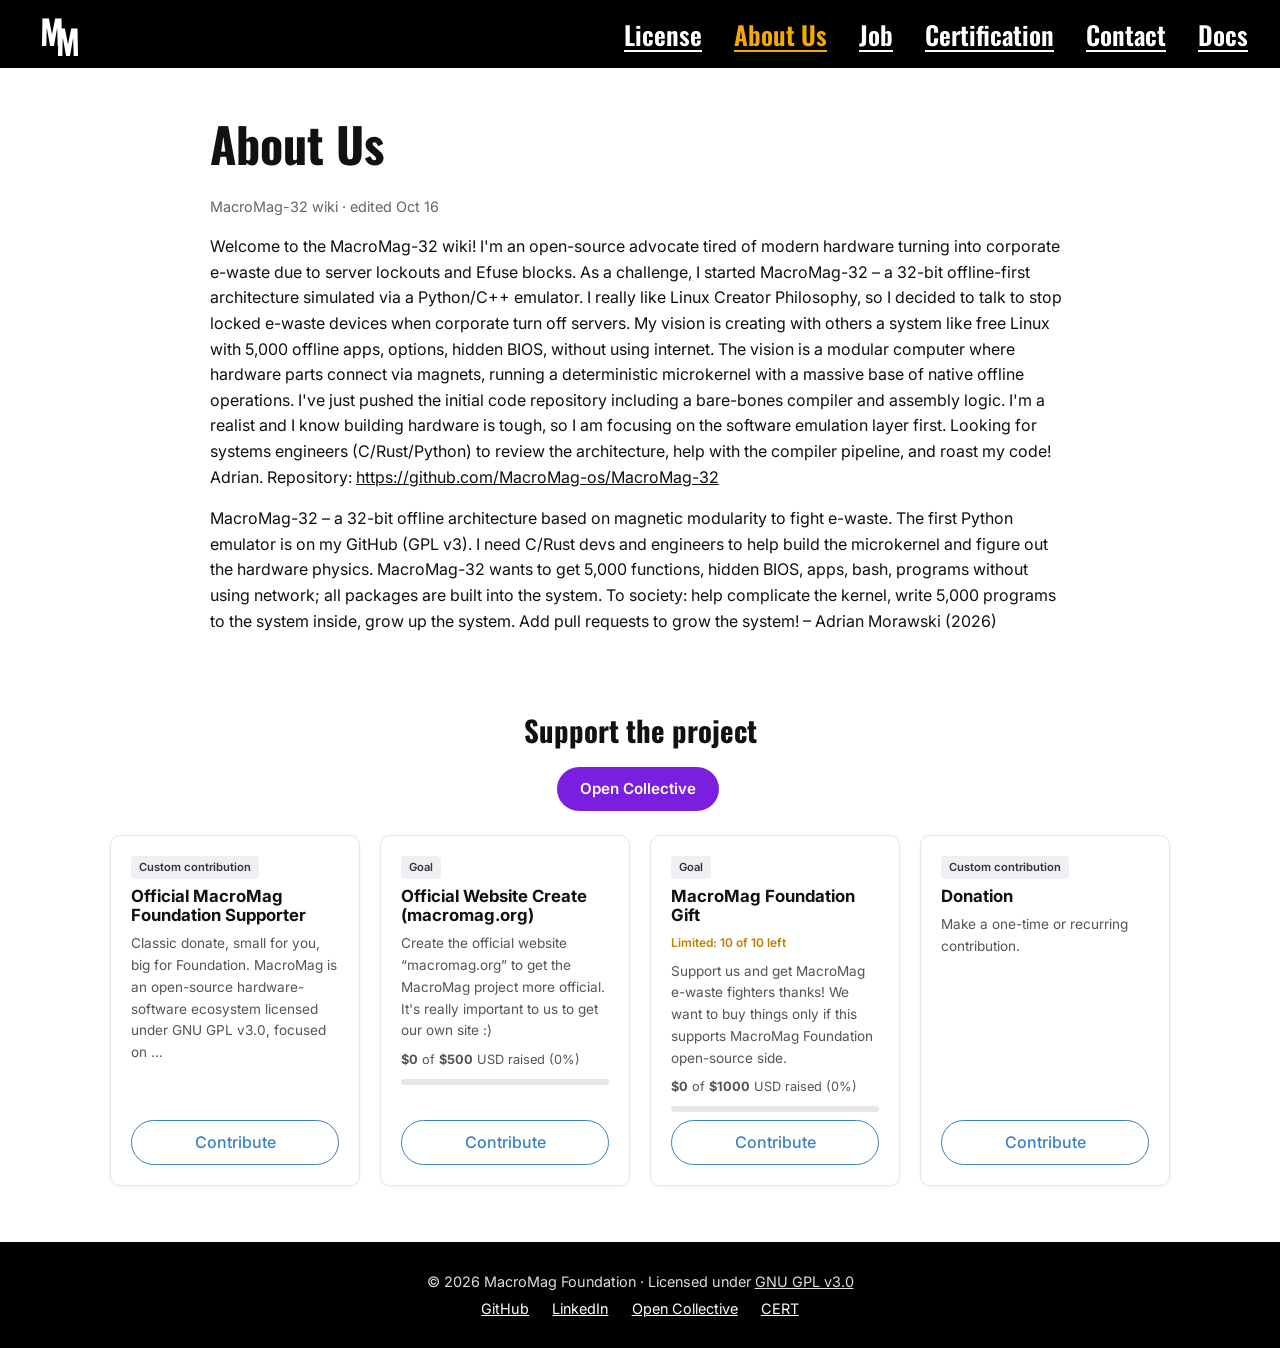
==== about.html @ 41d2df40 "Add files via upload" ====
<!DOCTYPE html>
<html lang="en">
<head>
<meta charset="UTF-8">
<meta name="viewport" content="width=device-width, initial-scale=1">
<title>About Us - MacroMag Foundation</title>
<meta name="description" content="About MacroMag-32 and the MacroMag Foundation.">
<link rel="preconnect" href="https://fonts.googleapis.com">
<link rel="preconnect" href="https://fonts.gstatic.com" crossorigin>
<link href="https://fonts.googleapis.com/css2?family=Oswald:wght@400;500;600;700&family=Inter:wght@400;500;600&display=swap" rel="stylesheet">
<link rel="stylesheet" href="style.css">
</head>
<body>
<header class="topbar">
  <a class="brand" href="index.html" aria-label="MacroMag Foundation - home"><span class="logo-mm" aria-hidden="true">M<span>M</span></span></a>
  <button class="menu-btn" id="menuBtn" aria-label="Toggle menu" aria-expanded="false" aria-controls="mainNav"><span></span><span></span><span></span></button>
  <nav id="mainNav" aria-label="Main">
    <ul><li><a href="license.html">License</a></li><li><a href="about.html" aria-current="page">About Us</a></li><li><a href="job.html">Job</a></li><li><a href="certification.html">Certification</a></li><li><a href="contact.html">Contact</a></li><li><a href="docs.html">Docs</a></li></ul>
  </nav>
</header>
<main>
<section class="doc">
  <h1>About Us</h1>
  <p class="meta">MacroMag-32 wiki &middot; edited Oct 16</p>
  <p>Welcome to the MacroMag-32 wiki! I'm an open-source advocate tired of modern hardware turning into corporate e-waste due to server lockouts and Efuse blocks. As a challenge, I started MacroMag-32 &ndash; a 32-bit offline-first architecture simulated via a Python/C++ emulator. I really like Linux Creator Philosophy, so I decided to talk to stop locked e-waste devices when corporate turn off servers. My vision is creating with others a system like free Linux with 5,000 offline apps, options, hidden BIOS, without using internet. The vision is a modular computer where hardware parts connect via magnets, running a deterministic microkernel with a massive base of native offline operations. I've just pushed the initial code repository including a bare-bones compiler and assembly logic. I'm a realist and I know building hardware is tough, so I am focusing on the software emulation layer first. Looking for systems engineers (C/Rust/Python) to review the architecture, help with the compiler pipeline, and roast my code! Adrian. Repository: <a href="https://github.com/MacroMag-os/MacroMag-32" target="_blank" rel="noopener">https://github.com/MacroMag-os/MacroMag-32</a></p>
  <p>MacroMag-32 &ndash; a 32-bit offline architecture based on magnetic modularity to fight e-waste. The first Python emulator is on my GitHub (GPL v3). I need C/Rust devs and engineers to help build the microkernel and figure out the hardware physics. MacroMag-32 wants to get 5,000 functions, hidden BIOS, apps, bash, programs without using network; all packages are built into the system. To society: help complicate the kernel, write 5,000 programs to the system inside, grow up the system. Add pull requests to grow the system! &ndash; Adrian Morawski (2026)</p>
</section>

<section class="support">
  <h2>Support the project</h2>
  <p class="center"><a class="btn btn-purple" href="https://opencollective.com/macromag" target="_blank" rel="noopener">Open Collective</a></p>
  <div class="tiers">
    <article class="tier"><span class="tag">Custom contribution</span><h3>Official MacroMag Foundation Supporter</h3><p>Classic donate, small for you, big for Foundation. MacroMag is an open-source hardware-software ecosystem licensed under GNU GPL v3.0, focused on &hellip;</p><a class="btn-outline" href="https://opencollective.com/macromag" target="_blank" rel="noopener">Contribute</a></article>
    <article class="tier"><span class="tag">Goal</span><h3>Official Website Create (macromag.org)</h3><p>Create the official website &ldquo;macromag.org&rdquo; to get the MacroMag project more official. It's really important to us to get our own site :)</p><p class="progress"><strong>$0</strong> of <strong>$500</strong> USD raised (0%)</p><div class="bar"><i style="width:0%"></i></div><a class="btn-outline" href="https://opencollective.com/macromag" target="_blank" rel="noopener">Contribute</a></article>
    <article class="tier"><span class="tag">Goal</span><h3>MacroMag Foundation Gift</h3><p class="limit">Limited: 10 of 10 left</p><p>Support us and get MacroMag e-waste fighters thanks! We want to buy things only if this supports MacroMag Foundation open-source side.</p><p class="progress"><strong>$0</strong> of <strong>$1000</strong> USD raised (0%)</p><div class="bar"><i style="width:0%"></i></div><a class="btn-outline" href="https://opencollective.com/macromag" target="_blank" rel="noopener">Contribute</a></article>
    <article class="tier"><span class="tag">Custom contribution</span><h3>Donation</h3><p>Make a one-time or recurring contribution.</p><a class="btn-outline" href="https://opencollective.com/macromag" target="_blank" rel="noopener">Contribute</a></article>
  </div>
</section>

</main>
<footer class="footer">
  <p>&copy; 2026 MacroMag Foundation &middot; Licensed under <a href="license.html">GNU GPL v3.0</a></p>
  <p class="foot-links"><a href="https://github.com/MacroMag-os/MacroMag-32" target="_blank" rel="noopener">GitHub</a> <a href="https://linkedin.com/company/macromag" target="_blank" rel="noopener">LinkedIn</a> <a href="https://opencollective.com/macromag" target="_blank" rel="noopener">Open Collective</a> <a href="https://macromag.my.canva.site/cert" target="_blank" rel="noopener">CERT</a></p>
</footer>
<script src="script.js"></script>

</body>
</html>
---- style.css ----
/* MacroMag Foundation - style.css */
:root{
  --black:#000;
  --white:#fff;
  --ink:#111;
  --panel:#0d1117;
  --panel-2:#161b22;
  --panel-line:#30363d;
  --gold:#f5a800;
  --orange:#ff6a00;
  --blue:#4a52ff;
  --purple:#7a1fe0;
  --green:#0ba648;
  --muted:#8b949e;
}
*,*::before,*::after{box-sizing:border-box}
html{scroll-behavior:smooth}
body{margin:0;font-family:'Inter',system-ui,sans-serif;color:var(--ink);background:var(--white);line-height:1.6}
img{max-width:100%;display:block}
a{color:inherit}
h1,h2,h3{font-family:'Oswald',Impact,sans-serif;line-height:1.15;margin:0 0 .5em}
:focus-visible{outline:3px solid var(--gold);outline-offset:2px}

/* logo (CSS-only "M" mark; swap for an <img> if you have a logo file) */
.logo-mm{display:inline-flex;font-family:'Oswald',sans-serif;font-weight:700;color:#fff;font-size:34px;line-height:1;position:relative;letter-spacing:-.18em}
.logo-mm span{transform:translateY(.28em);margin-left:-.05em}
.logo-mm.sm{font-size:28px;color:#000}
.logo-mm.xl{font-size:clamp(120px,22vw,260px);color:#fff}
.logo-mm.inline{font-size:1em;color:#000;vertical-align:baseline;margin-right:.05em}

/* top bar */
.topbar{position:sticky;top:0;z-index:50;background:var(--black);color:#fff;display:flex;align-items:center;justify-content:space-between;gap:1rem;padding:.5rem clamp(.75rem,3vw,2rem);min-height:68px}
.brand{text-decoration:none;color:#fff;padding:.25rem .5rem}
.topbar nav ul{display:flex;gap:clamp(1rem,2.5vw,2.25rem);list-style:none;margin:0;padding:0}
.topbar nav a{font-family:'Oswald',sans-serif;font-weight:600;font-size:clamp(1.1rem,2vw,1.7rem);color:#fff;text-decoration:underline;text-underline-offset:4px;text-decoration-thickness:2px}
.topbar nav a:hover,.topbar nav a[aria-current="page"]{color:var(--gold)}
.menu-btn{display:none;background:none;border:0;cursor:pointer;padding:.5rem}
.menu-btn span{display:block;width:30px;height:3px;background:#fff;margin:6px 0;transition:transform .2s,opacity .2s}
.menu-btn[aria-expanded="true"] span:nth-child(1){transform:translateY(9px) rotate(45deg)}
.menu-btn[aria-expanded="true"] span:nth-child(2){opacity:0}
.menu-btn[aria-expanded="true"] span:nth-child(3){transform:translateY(-9px) rotate(-45deg)}

/* buttons */
.btn,.btn-pill,.btn-outline,.btn-green,.submit{font-family:'Inter',sans-serif;text-decoration:none;cursor:pointer;display:inline-block;text-align:center}
.btn{padding:.55rem 1.4rem;border-radius:6px;color:#fff;font-weight:600;font-size:.95rem;border:1px solid transparent;margin:.25rem .25rem .25rem 0}
.btn-orange{background:var(--orange);border-color:#b34a00}
.btn-blue{background:var(--blue);border-radius:999px}
.btn-purple{background:var(--purple);border-radius:999px}
.btn:hover{filter:brightness(1.12)}
.btn-pill{background:var(--blue);color:#000;border:1.5px solid #000;border-radius:999px;padding:.9rem 2rem;font-weight:700;font-size:1.5rem;text-decoration:underline;display:block;width:min(100%,300px);margin:0 auto 1.1rem}
.btn-pill:hover{filter:brightness(1.15)}
.btn-green{background:var(--green);color:#fff;font-weight:700;border-radius:999px;padding:1.4rem 3rem;font-size:1.15rem;font-family:Arial,sans-serif}
.btn-green:hover{filter:brightness(1.1)}
.btn-outline{border:1.5px solid #3b82c4;color:#3b82c4;border-radius:999px;padding:.55rem 1rem;font-weight:500;width:100%;margin-top:auto}
.btn-outline:hover{background:#3b82c4;color:#fff}

/* home */
.hero{display:grid;grid-template-columns:minmax(0,1fr) minmax(0,1fr);gap:clamp(1rem,3vw,2.5rem);padding:.75rem clamp(.75rem,2vw,1.25rem);align-items:center}
.hero-img{background:#1a1d21 linear-gradient(135deg,#1c2026,#0b0d10);aspect-ratio:1/.8;border-radius:2px;overflow:hidden}
.hero-img img{width:100%;height:100%;object-fit:cover}
.hero-text{text-align:center}
.hero-text h1{font-size:clamp(2.2rem,5vw,3.6rem);font-weight:700}
.btn-row{display:flex;flex-wrap:wrap;gap:.75rem;justify-content:center;margin:1rem 0}
.btn-row .btn{margin:0;min-width:130px}
.small-note{font-size:.8rem;max-width:34ch;margin:0 auto;color:#222}
.lead{padding:1rem clamp(.75rem,2vw,1.25rem)}
.lead p{font-family:'Oswald',sans-serif;font-weight:600;font-size:clamp(1.15rem,2.2vw,1.65rem);line-height:1.45;margin:0}
.dark-panel{background:var(--panel);color:#e6edf3;padding:clamp(1.25rem,4vw,2.5rem)}
.dark-panel h2.gold{color:var(--gold);font-family:'Inter',sans-serif;font-weight:600;font-size:1.35rem}
.cards3{display:grid;grid-template-columns:repeat(auto-fit,minmax(220px,1fr));gap:1rem;margin:1rem 0 2.25rem}
.dcard{background:var(--panel-2);border:1px solid var(--panel-line);border-radius:10px;padding:1.25rem}
.dcard h3{font-family:'Inter',sans-serif;font-size:1.05rem;font-weight:600;color:#fff}
.dcard p{margin:0;color:var(--muted);font-size:.95rem}
.team-line{color:var(--muted);margin:0}
.team-line strong{color:#e6edf3}
.about-box{max-width:760px;margin:2.5rem auto;padding:0 1.25rem;font-size:.95rem;color:#333}
.team{padding:1rem 1.25rem 3rem;text-align:center;background:#fff}
.team h2{font-family:'Inter',sans-serif;font-weight:500;font-size:1.1rem;color:#444}
.team-grid{display:flex;flex-wrap:wrap;gap:1.25rem;justify-content:center;margin-top:1.25rem}
.member{width:200px;border:1px solid #e5e7eb;border-radius:8px;padding:1.25rem .75rem;background:#fff;box-shadow:0 1px 2px rgba(0,0,0,.05)}
.member h3{font-family:'Inter',sans-serif;font-size:.95rem;font-weight:600;margin:.6rem 0 .3rem}
.member .role{display:inline-block;background:#f1f3f5;color:#555;font-size:.75rem;padding:.1rem .6rem;border-radius:4px}
.member p{font-size:.8rem;color:#555;margin:.6rem 0 0}
.avatar{width:54px;height:54px;border-radius:50%;margin:0 auto;display:flex;align-items:center;justify-content:center;overflow:hidden}
.avatar-logo{background:#fff}
.avatar-photo{background:#2a2f36}
.avatar-photo img{width:100%;height:100%;object-fit:cover}
.avatar-initials{background:#dbeafe;color:#3b82f6;font-weight:500;font-size:1.15rem}
.big-links{display:flex;justify-content:space-between;align-items:stretch;gap:1rem;background:#fff}
.big-links ul{list-style:none;margin:0;padding:1.25rem clamp(.75rem,2vw,1.25rem)}
.big-links li{margin:.35rem 0}
.big-links a{font-family:'Oswald',sans-serif;font-weight:700;font-size:clamp(2rem,6vw,3.6rem);text-decoration:underline;text-decoration-thickness:3px;text-underline-offset:6px;line-height:1.4}
.big-links a:hover{color:var(--purple)}
.big-logo{background:#000;flex:0 0 min(42%,420px);display:flex;align-items:center;justify-content:center}

/* documents / generic pages */
.doc{max-width:900px;margin:0 auto;padding:clamp(1.25rem,4vw,3rem) 1.25rem}
.doc.narrow{max-width:680px}
.doc h1{font-size:clamp(2rem,5vw,3rem)}
.doc h2{font-size:1.6rem;margin-top:2rem}
.doc .meta,.doc .small{color:#666;font-size:.9rem}
.doc pre{background:#0d1117;color:#e6edf3;padding:1rem;border-radius:8px;overflow-x:auto;font-size:.85rem}
.doc li{margin:.35rem 0}
.notice{background:#fff7e0;border-left:4px solid var(--gold);padding:.75rem 1rem;font-size:.9rem}
.center{text-align:center}

/* about: tiers */
.support{max-width:1100px;margin:0 auto;padding:1rem 1.25rem 3.5rem}
.support h2{text-align:center;font-size:1.8rem}
.tiers{display:grid;grid-template-columns:repeat(auto-fit,minmax(220px,1fr));gap:1.25rem;margin-top:1.25rem}
.tier{border:1px solid #e5e7eb;border-radius:10px;padding:1.25rem;display:flex;flex-direction:column;gap:.5rem;background:#fff;box-shadow:0 1px 3px rgba(0,0,0,.06);min-height:300px}
.tier h3{font-family:'Inter',sans-serif;font-size:1.05rem;font-weight:700;margin:0}
.tier p{font-size:.85rem;color:#555;margin:0}
.tier .tag{align-self:flex-start;background:#eef0f3;font-size:.7rem;font-weight:600;padding:.15rem .5rem;border-radius:4px;color:#333}
.tier .limit{color:#c17f00;font-weight:600;font-size:.75rem}
.tier .progress{font-size:.8rem}
.bar{height:6px;background:#e5e7eb;border-radius:3px;overflow:hidden}
.bar i{display:block;height:100%;background:var(--blue)}

/* job */
.job-hero{padding:1rem clamp(.75rem,2vw,1.25rem) 0}
.job-hero h1{font-size:clamp(2rem,5.5vw,3.5rem);font-weight:700}
.job-grid{display:grid;grid-template-columns:minmax(0,1fr) minmax(0,1fr);gap:1.5rem;align-items:center}
.job-img{background:linear-gradient(135deg,#c9c9cf,#9ba0a8);aspect-ratio:1.2/.9;overflow:hidden}
.job-img img{width:100%;height:100%;object-fit:cover}
.job-btns{text-align:center}
.copy{margin-top:1.25rem}
.conditions{max-width:960px;margin:0 auto;padding:2.5rem 1.25rem 4rem}
.conditions h2{text-align:center;font-size:clamp(2rem,5vw,3.2rem);font-weight:700}
.cond-text{font-family:'Oswald',sans-serif;font-weight:400;font-size:1.05rem;line-height:1.55}
.cond-text h3{font-size:1.25rem;font-weight:600;margin:1.5rem 0 .35rem}
.cond-text p{margin:.25rem 0}
.cond-text ul,.cond-text ol{margin:.25rem 0;padding-left:1.3rem}

/* form */
.form{display:flex;flex-direction:column;gap:.35rem;background:#000;color:#fff;padding:1.5rem;border-radius:10px;font-family:'Oswald',sans-serif;margin-top:1.25rem}
.form h2{margin:0 0 .5rem;color:#fff}
.form label,.form legend{font-weight:600;font-size:.95rem;margin-top:.6rem}
.form input[type=text],.form input[type=email],.form input[type=date],.form textarea{background:#000;color:#fff;border:1px solid #444;border-radius:6px;padding:.65rem .75rem;font:inherit;font-family:'Inter',sans-serif;width:100%}
.form input:focus,.form textarea:focus{border-color:var(--gold);outline:none}
.form fieldset{border:0;padding:0;margin:.6rem 0 0}
.form .check{display:flex;gap:.6rem;align-items:center;background:#1c1c1c;padding:.7rem .75rem;border-radius:6px;margin:.35rem 0 0;font-weight:400}
.submit{background:#fffaf0;color:#000;border:0;border-radius:999px;padding:.85rem 1rem;font-weight:700;font-size:1rem;margin-top:1.1rem;width:100%}
.submit:hover{background:var(--gold)}
.form-msg{min-height:1.2em;margin:.5rem 0 0;font-family:'Inter',sans-serif;font-size:.9rem;color:#ffb4b4}
.form-msg.ok{color:#9be9a8}

/* cert / contact */
.center-page{max-width:900px;margin:0 auto;padding:clamp(2rem,8vw,5rem) 1.25rem;text-align:center;min-height:60vh}
.center-page h1{font-size:clamp(2rem,5vw,3.4rem);font-weight:700;margin-bottom:2rem}
.center-page.left{text-align:left}
.center-page.left h1{text-align:center}
.contact-list{list-style:none;padding:0;font-size:clamp(1.1rem,2.4vw,1.5rem);font-weight:600}
.contact-list li{margin:.7rem 0;overflow-wrap:anywhere}

/* docs */
.article{border:1px solid #e5e7eb;border-radius:10px;padding:1.25rem;margin:1rem 0;background:#fff}
.article h3{font-size:1.4rem;margin:0}
.article .by{color:#666;font-size:.85rem;margin:.1rem 0 .75rem}
.article .body{white-space:pre-wrap;overflow-wrap:anywhere}
.comments{margin-top:1rem;border-top:1px solid #eee;padding-top:.75rem}
.comment{background:#f6f7f9;border-radius:8px;padding:.6rem .8rem;margin:.5rem 0;font-size:.92rem}
.comment b{font-weight:600}
.comment time{color:#777;font-size:.75rem;margin-left:.4rem}
.cform{display:grid;gap:.5rem;margin-top:.75rem}
.cform input,.cform textarea{font:inherit;padding:.5rem .65rem;border:1px solid #ccc;border-radius:6px;width:100%}
.cform button{justify-self:start;background:#000;color:#fff;border:0;border-radius:999px;padding:.5rem 1.2rem;cursor:pointer;font-weight:600}
.cform button:hover{background:var(--purple)}
.del{background:none;border:0;color:#b00020;cursor:pointer;font-size:.8rem;float:right}
.empty{color:#666;font-style:italic}

/* footer */
.footer{background:#000;color:#ddd;text-align:center;padding:1.5rem 1rem;font-size:.9rem}
.footer p{margin:.25rem 0}
.foot-links a{margin:0 .6rem;color:#fff}
.footer a:hover{color:var(--gold)}

/* mobile */
@media (max-width:820px){
  .menu-btn{display:block}
  .topbar nav{position:absolute;left:0;right:0;top:100%;background:#000;max-height:0;overflow:hidden;transition:max-height .25s}
  .topbar nav.open{max-height:420px;border-top:1px solid #333}
  .topbar nav ul{flex-direction:column;gap:0;padding:.5rem 1.25rem 1rem}
  .topbar nav li{padding:.6rem 0}
  .hero,.job-grid{grid-template-columns:1fr}
  .big-links{flex-direction:column}
  .big-logo{flex:none;min-height:240px}
}
@media (prefers-reduced-motion:reduce){*{transition:none!important;scroll-behavior:auto!important}}
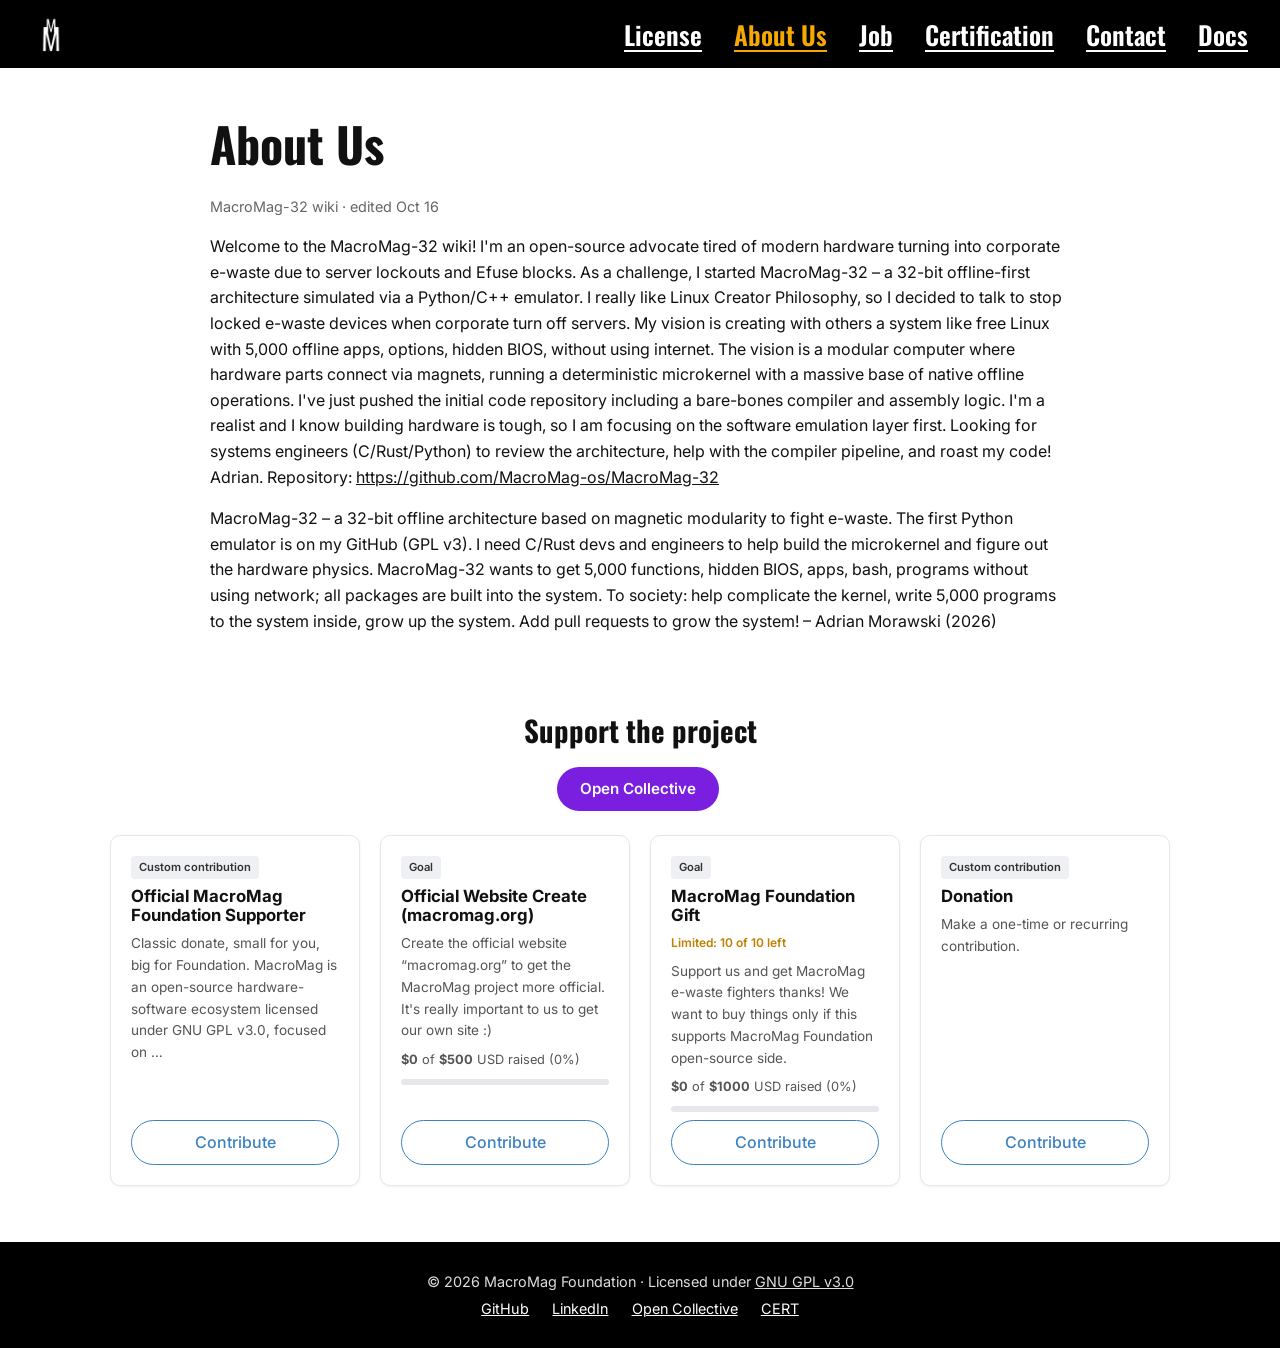
==== commit c16ab2f5: "Auto-update: zastąpiono stare logo MM nowym logo.png" ====
--- a/about.html
+++ b/about.html
@@ -12,7 +12,7 @@
 </head>
 <body>
 <header class="topbar">
-  <a class="brand" href="index.html" aria-label="MacroMag Foundation - home"><span class="logo-mm" aria-hidden="true">M<span>M</span></span></a>
+  <a class="brand" href="index.html" aria-label="MacroMag Foundation - home"><img src="logo.png" alt="MacroMag OS" style="height: 36px; width: auto; display: block;"></a>
   <button class="menu-btn" id="menuBtn" aria-label="Toggle menu" aria-expanded="false" aria-controls="mainNav"><span></span><span></span><span></span></button>
   <nav id="mainNav" aria-label="Main">
     <ul><li><a href="license.html">License</a></li><li><a href="about.html" aria-current="page">About Us</a></li><li><a href="job.html">Job</a></li><li><a href="certification.html">Certification</a></li><li><a href="contact.html">Contact</a></li><li><a href="docs.html">Docs</a></li></ul>
--- a/style.css
+++ b/style.css
@@ -187,3 +187,8 @@
   .big-logo{flex:none;min-height:240px}
 }
 @media (prefers-reduced-motion:reduce){*{transition:none!important;scroll-behavior:auto!important}}
+
+/* Auto-fix dla nowego logo */
+.brand, .avatar-logo { border: none !important; border-radius: 0 !important; background: transparent !important; }
+.big-logo { background: #0b0b0e !important; padding: 18px !important; border-radius: 14px !important; display: inline-flex !important; }
+.big-logo img { height: 84px !important; }
